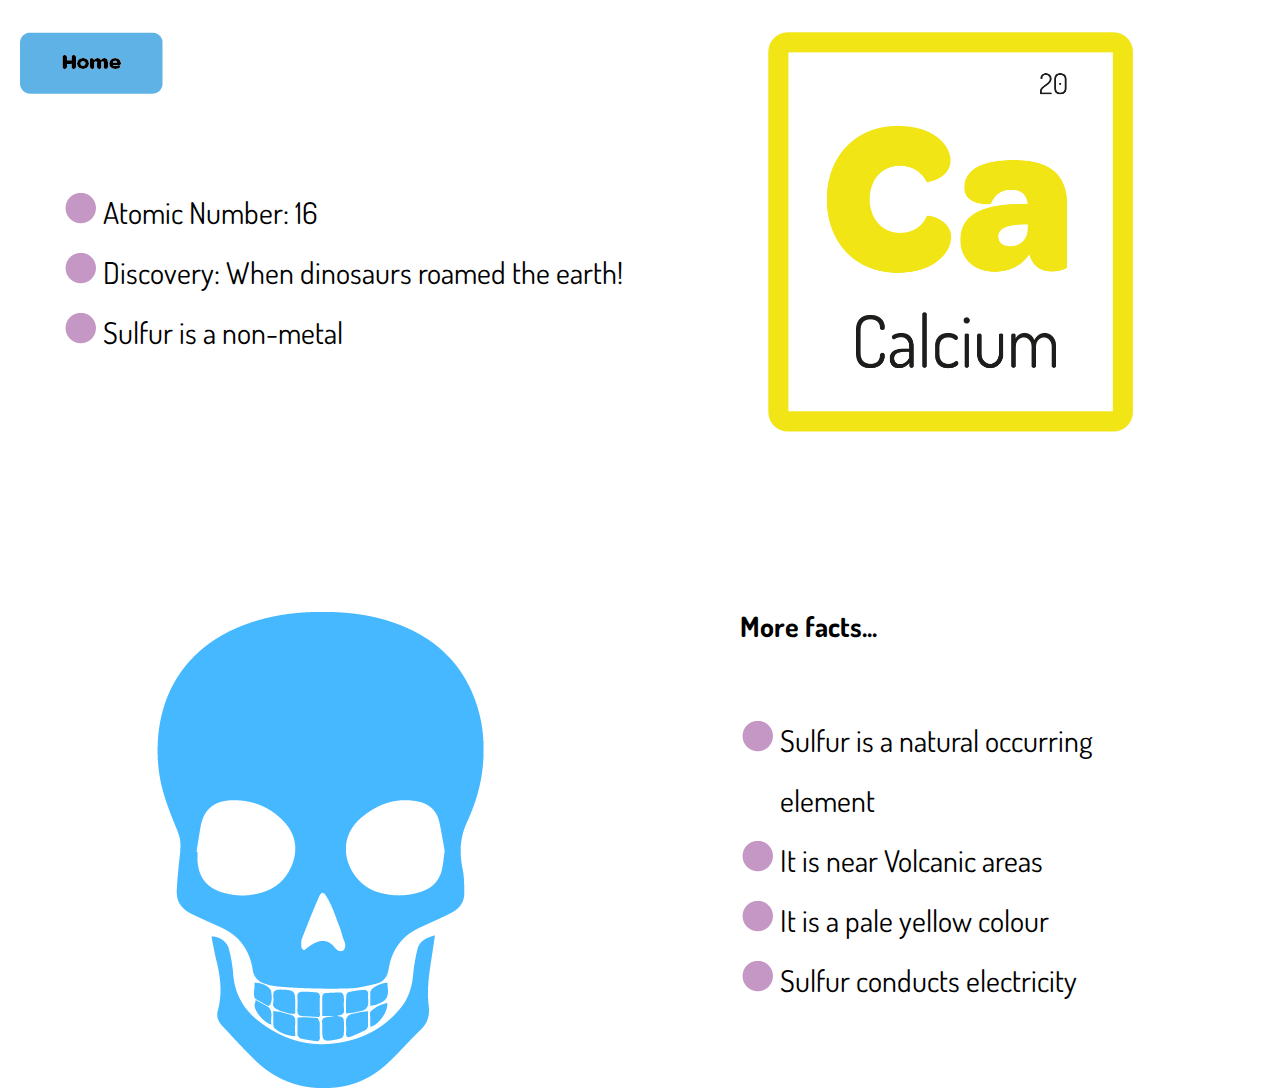
==== calcium.html @ 9f29043b "adding calcium adding to top href" ====
<!DOCTYPE html>
<html>

<head>
    <meta charset="utf-8" />
    <meta name="viewport" content="width=device-width" />
    <title>Calcium</title>
    <!---------- Link to hover CSS ------------>
    <link href="calcium_style.css" type="text/css" rel="stylesheet" />
    <!---------- Link to google fonts ------------>
    <link href="https://fonts.googleapis.com/css?family=Dosis:400,600" rel="stylesheet">
    <style>
@import url('https://fonts.googleapis.com/css?family=Raleway');
</style> 
</head>
<!---------- Start of body ------------>
    <body>
    <!-------------- Header----------------->
    <header> </header>
    <section class="welcome">  
    <!---back-button--->
         <div id="back-button"> 
         <a href="index.html"> 
        <img src="img/blue-home-button.png" /> </a> 
        </div>
            <div id="about-calcium-list">
          <ul>
              <li>
                  Atomic Number: 16
              </li>
              <li>
                  Discovery: When dinosaurs roamed the earth!
              </li>
                  <li>
              Sulfur is a non-metal
              </li>
          </ul>
        </div>
    
    <!--- sulphur--->
         <div id="calcium"> 
         <a href="calcium.html"> 
        <img src="img/calcium_card_thick.png" /> </a> </div>
        </section>
    <!--------------- about the element---------------------->
    <section class="about-calcium">
        <div id="cards"> </div>
        <div id="container" style="width:100%;">
            <div id="left" style="float:left; width:50%;"> <h2></h2> 
            <img src="img/skull.png"/>
            </div>
            <section class="more-facts">
            <div id="right" style="float:right; width:50%;"> 
     
           <h2>More facts... </h2> 
            
            <div id="about-calcium-list-2">
          <ul>
              <li>
                 Sulfur is a natural occurring element 
              </li>
              <li>
               It is near Volcanic areas
              </li>
              
                  <li>
           It is a pale yellow colour
              </li>
                  <li>
              Sulfur conducts electricity
              </li>
          </ul>
        </div>
            
            </div>
            </section>
        </div>
    </section>
    <!--------------- footer ---------------------->
    <section class="footer">
        <footer>
            <h1 id="footer">
          
        </h1> </footer>
    </section>
</body>

</html>
---- calcium_style.css ----
/*------------------ css reset -------------------------*/

* {
    margin: 0;
    font-size: 100%;
}

body {
    width: 100%;
    max-width: 100%;
    margin: auto;
    line-height: 1.5em;
    background-color: white;
    font-size: 1em;
    font-family: 'dosis', sans-serif;
    color: black;
    float: left;
}


/*------------------- typography --------------------------*/


section.welcome h2 {
    letter-spacing: 0.01em;
    max-width: 100%;
    text-align: center;
    margin: auto;
    font-size: 2em;
    padding-top: 25%;
    padding-left: 30%;
    font-family: 'dosis', sans-serif;
    font-weight: normal;
    color: white;
}

section.welcome {
    background: white;
    margin: auto;
    padding-bottom: 20vh;
    padding-top: 2em;
}

#calcium img {
        max-height: 400px;
        max-width: 400px;
        margin-left: 60vw;
    }

.about-calcium {
    width: 100%;
    line-height: 1em;
    margin: auto;
    background-color: white;
    font-size: 1.75em;
    float: left;
    max-height: 100vh;
}
.about-calcium h2 {
    
    margin-left: 100px
}

#about-calcium-list ul {
    line-height: 2em;
    margin-left: -100px;
    font-size: 30px;
    float: left;
    margin-top: 150px;
    width: 50%;
  
}
#about-calcium-list-2 li {
     list-style-image: url('img/lilac-bullet.png');
   
}

#about-calcium-list-2 ul {
    line-height: 2em;
    margin-left:100px;
    font-size: 30px;
    margin-top: 70px;
    width: 50%;
  
}
#about-calcium-list li {
     list-style-image: url('img/lilac-bullet.png');
   
}

img {
    max-width: 100%;
    display: block;
    margin: auto;
}
#back-button {
    margin-left: 20px;
    float: left;
}

/*--- paragraphs ---*/

p {
    line-height: 1.65em;
    letter-spacing: .01em;
    max-width: 100%;
    text-align: center;
    margin: auto;
    font-size: .75em;
    font-family: 'dosis', sans-serif;
    font-weight: normal;
    color: black;
}
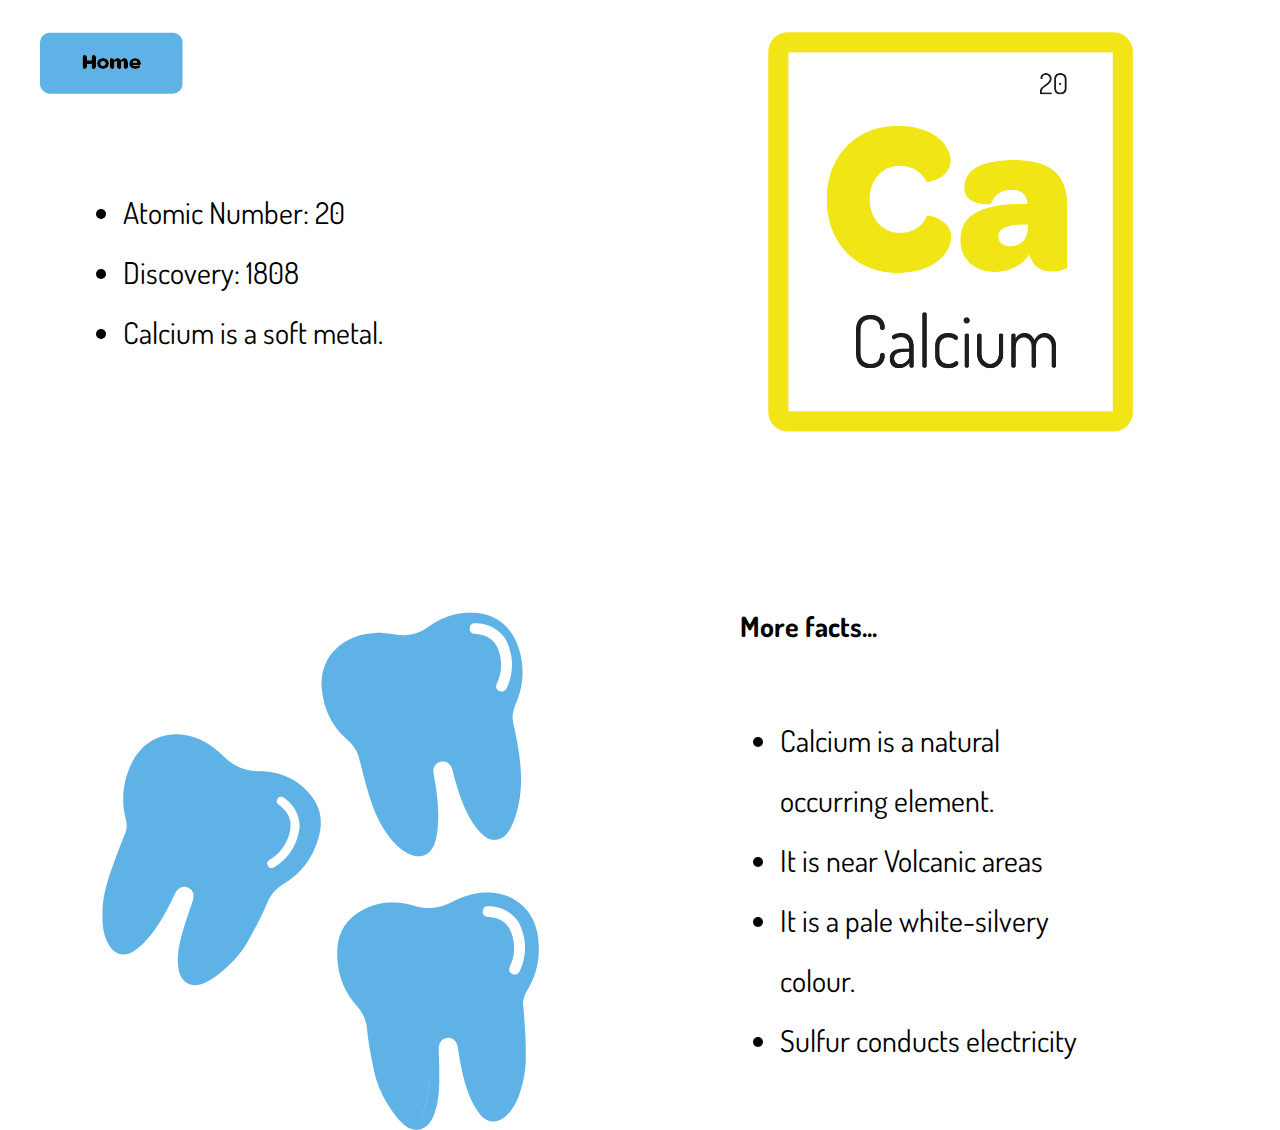
==== commit d941779a: "changing calcium illustration" ====
--- a/calcium.html
+++ b/calcium.html
@@ -26,13 +26,13 @@
             <div id="about-calcium-list">
           <ul>
               <li>
-                  Atomic Number: 16
+                  Atomic Number: 20
               </li>
               <li>
-                  Discovery: When dinosaurs roamed the earth!
+                  Discovery: 1808
               </li>
-                  <li>
-              Sulfur is a non-metal
+                 <li>
+                  Calcium is a soft metal.
               </li>
           </ul>
         </div>
@@ -47,7 +47,7 @@
         <div id="cards"> </div>
         <div id="container" style="width:100%;">
             <div id="left" style="float:left; width:50%;"> <h2></h2> 
-            <img src="img/skull.png"/>
+            <img src="img/teeth.png"/>
             </div>
             <section class="more-facts">
             <div id="right" style="float:right; width:50%;"> 
@@ -57,14 +57,13 @@
             <div id="about-calcium-list-2">
           <ul>
               <li>
-                 Sulfur is a natural occurring element 
+                 Calcium is a natural occurring element.
               </li>
               <li>
                It is near Volcanic areas
               </li>
-              
                   <li>
-           It is a pale yellow colour
+               It is a pale white-silvery colour.
               </li>
                   <li>
               Sulfur conducts electricity
--- a/calcium_style.css
+++ b/calcium_style.css
@@ -70,11 +70,12 @@
     width: 50%;
   
 }
+/*------------- bullets -----
 #about-calcium-list-2 li {
      list-style-image: url('img/lilac-bullet.png');
    
 }
-
+-*/
 #about-calcium-list-2 ul {
     line-height: 2em;
     margin-left:100px;
@@ -82,22 +83,33 @@
     margin-top: 70px;
     width: 50%;
   
+    
 }
+
+/*------------- bullets -----
 #about-calcium-list li {
      list-style-image: url('img/lilac-bullet.png');
    
 }
-
+------*/
 img {
     max-width: 100%;
     display: block;
     margin: auto;
 }
 #back-button {
-    margin-left: 20px;
+    margin-left: 40px;
     float: left;
 }
 
+
+#back-button:hover {
+    transform: scale(1.25, 1.25) ;
+    transition: .3s;
+    z-index: 1;
+    
+        
+}
 /*--- paragraphs ---*/
 
 p {
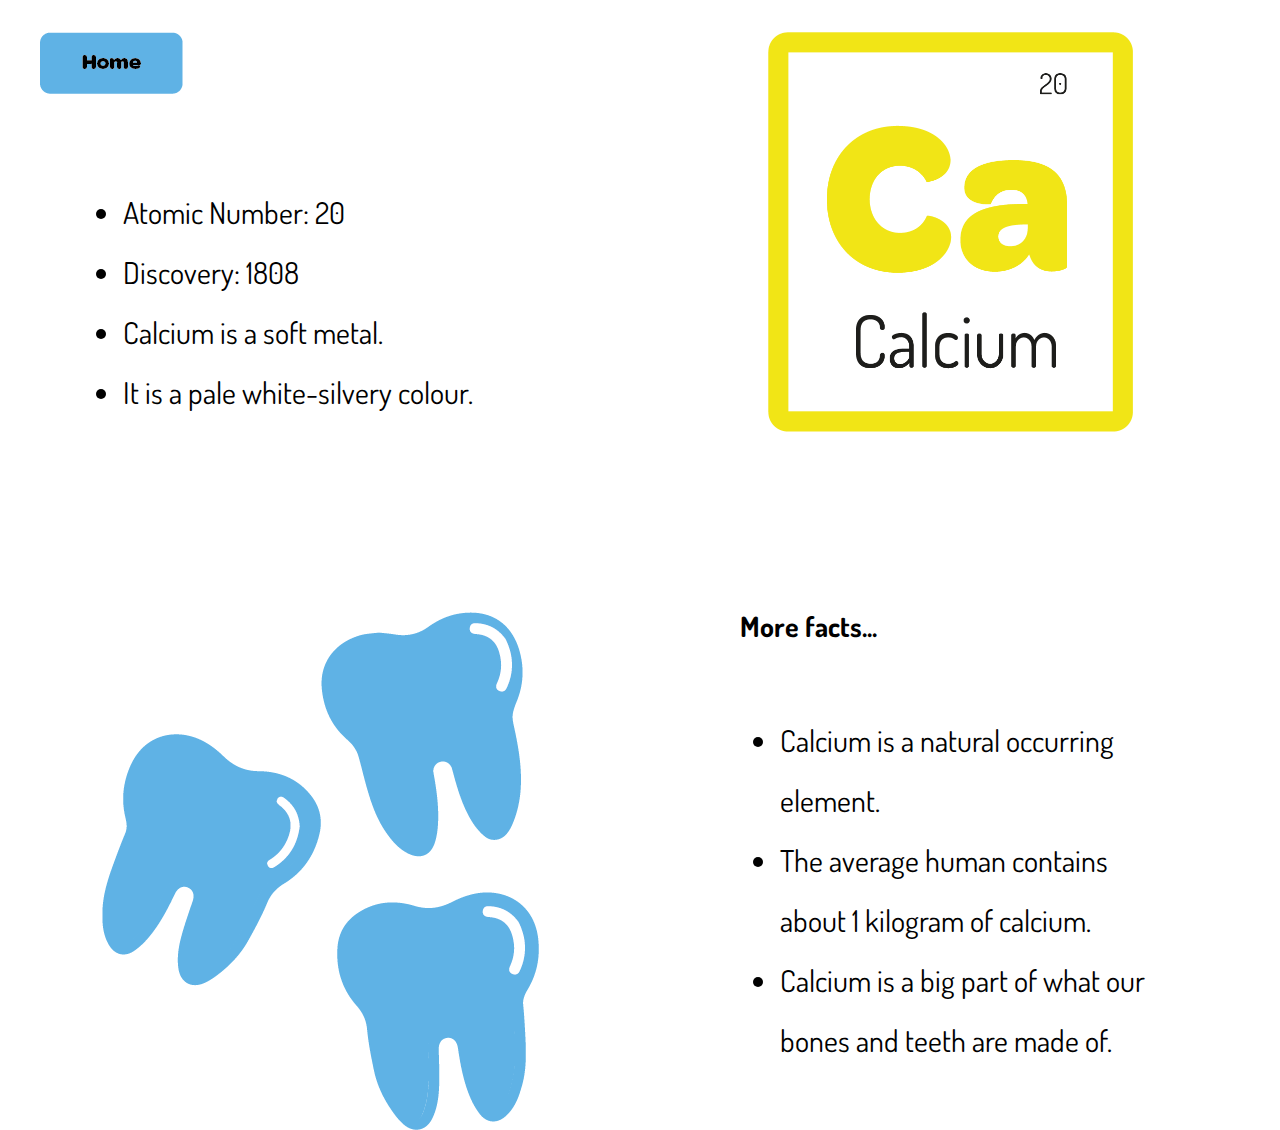
==== commit 0b7398fd: "amending width of fact list 2" ====
--- a/calcium.html
+++ b/calcium.html
@@ -34,6 +34,9 @@
                  <li>
                   Calcium is a soft metal.
               </li>
+                    <li>
+               It is a pale white-silvery colour.
+              </li>
           </ul>
         </div>
     
@@ -59,15 +62,9 @@
               <li>
                  Calcium is a natural occurring element.
               </li>
-              <li>
-               It is near Volcanic areas
+              <li>The average human contains about 1 kilogram of calcium.
               </li>
-                  <li>
-               It is a pale white-silvery colour.
-              </li>
-                  <li>
-              Sulfur conducts electricity
-              </li>
+            <li> Calcium is a big part of what our bones and teeth are made of.</li>
           </ul>
         </div>
             
--- a/calcium_style.css
+++ b/calcium_style.css
@@ -81,7 +81,7 @@
     margin-left:100px;
     font-size: 30px;
     margin-top: 70px;
-    width: 50%;
+    width: 60%;
   
     
 }
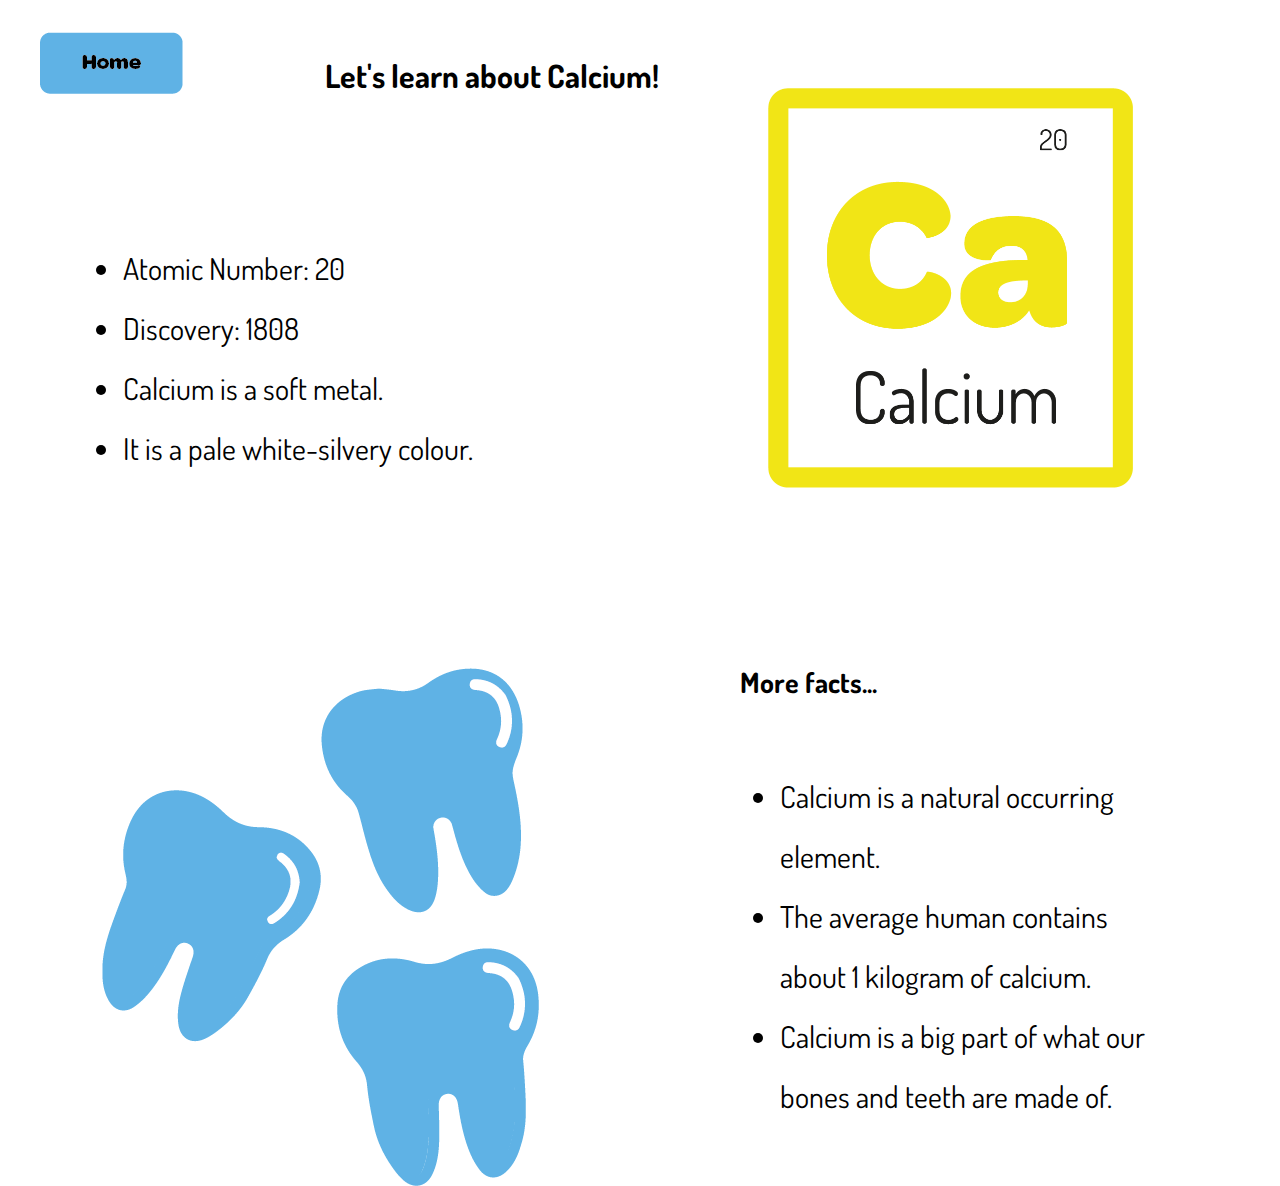
==== commit 93444de5: "adding extra titles" ====
--- a/calcium.html
+++ b/calcium.html
@@ -23,7 +23,9 @@
          <a href="index.html"> 
         <img src="img/blue-home-button.png" /> </a> 
         </div>
+           <h1> Let's learn about Calcium!</h1>
             <div id="about-calcium-list">
+            
           <ul>
               <li>
                   Atomic Number: 20
--- a/calcium_style.css
+++ b/calcium_style.css
@@ -20,7 +20,13 @@
 
 /*------------------- typography --------------------------*/
 
-
+section.welcome h1 {
+    max-width: 100%;
+    text-align: center;
+    margin-right: 15em;
+    font-size: 2em;
+    margin-top: 1em;
+}
 section.welcome h2 {
     letter-spacing: 0.01em;
     max-width: 100%;
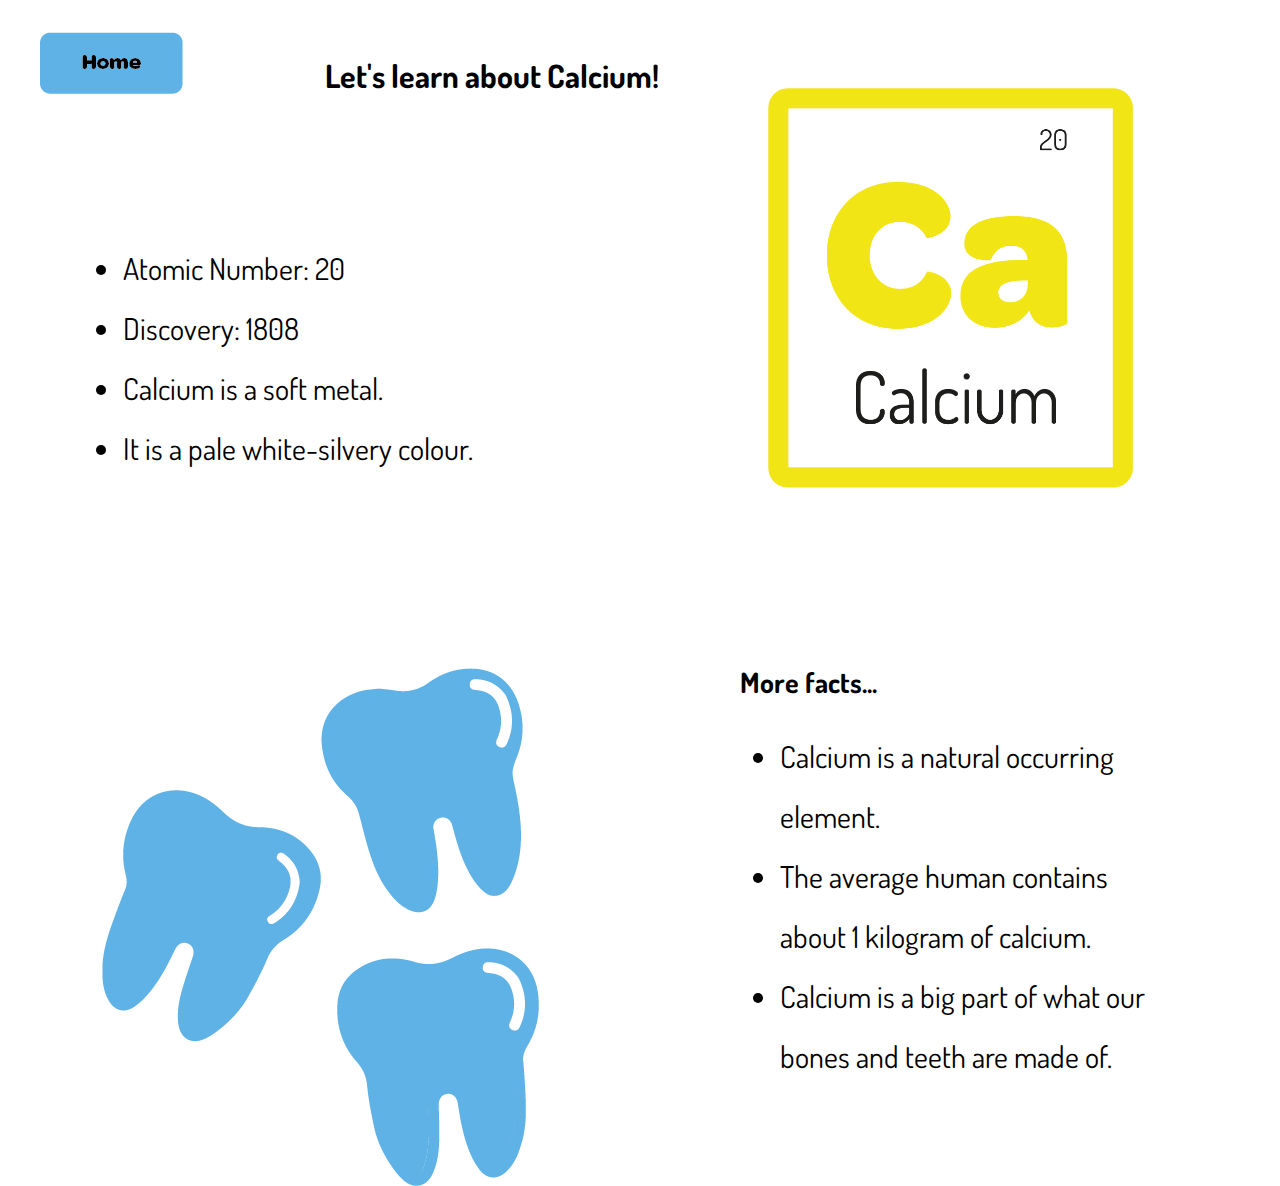
==== commit 9023d8d6: "amending margins" ====
--- a/calcium.html
+++ b/calcium.html
@@ -44,8 +44,8 @@
     
     <!--- sulphur--->
          <div id="calcium"> 
-         <a href="calcium.html"> 
-        <img src="img/calcium_card_thick.png" /> </a> </div>
+        <img src="img/calcium_card_thick.png" />
+        </div>
         </section>
     <!--------------- about the element---------------------->
     <section class="about-calcium">
--- a/calcium_style.css
+++ b/calcium_style.css
@@ -84,9 +84,9 @@
 -*/
 #about-calcium-list-2 ul {
     line-height: 2em;
-    margin-left:100px;
+    margin-left: 100px;
     font-size: 30px;
-    margin-top: 70px;
+    margin-top: 30px;
     width: 60%;
   
     
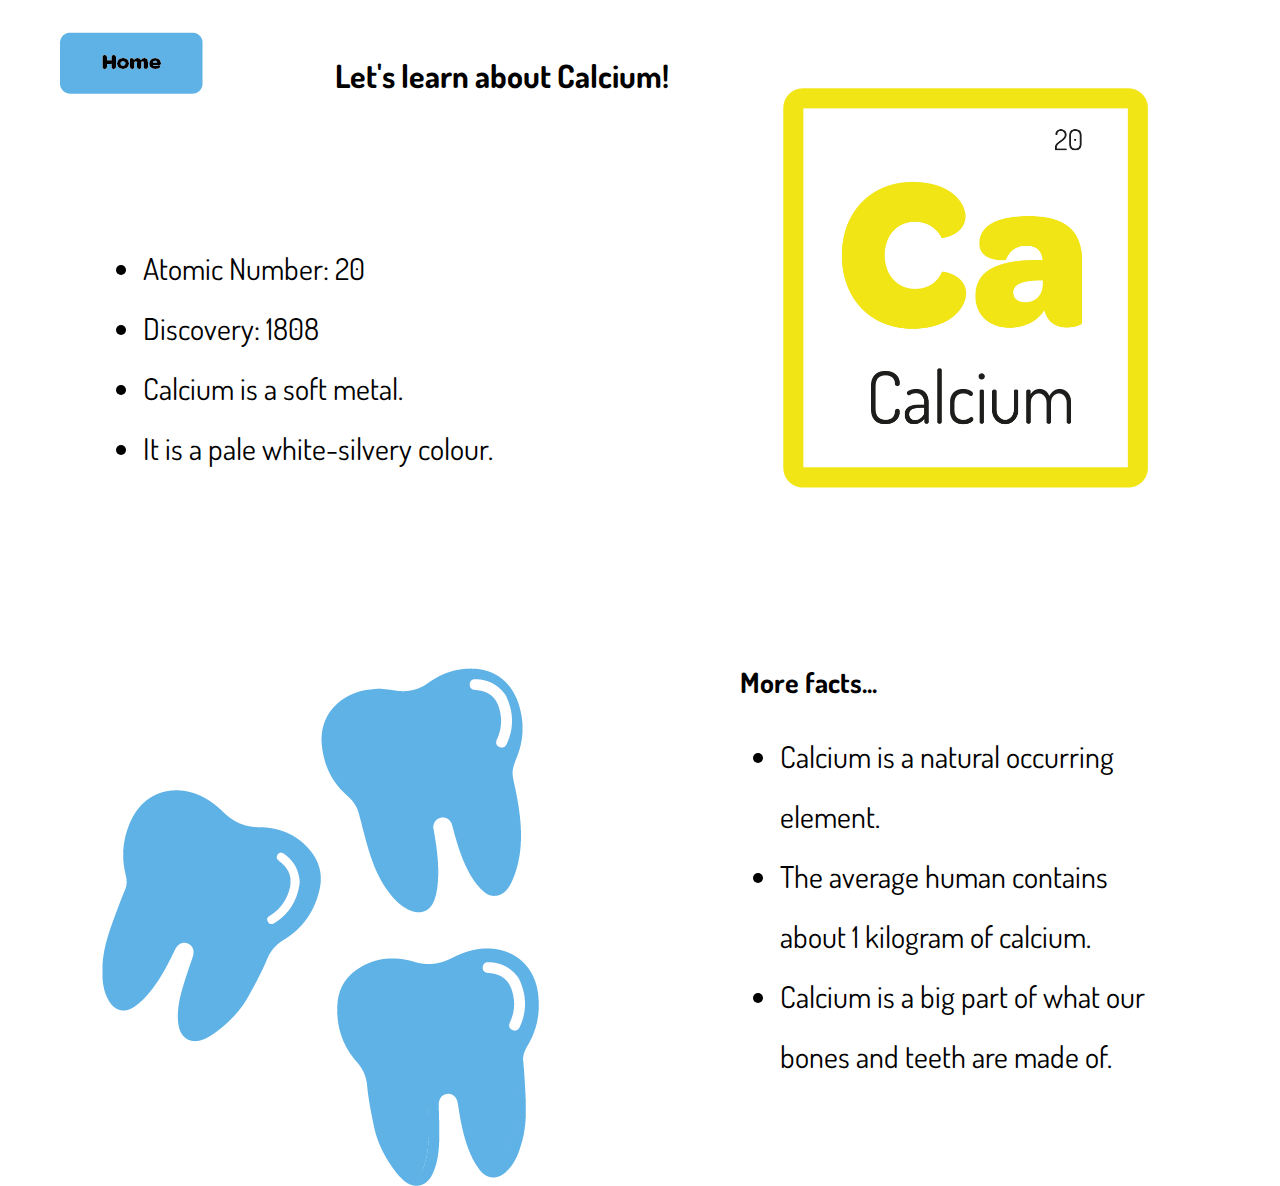
==== commit 76fc13ce: "fixing punctuation" ====
--- a/calcium.html
+++ b/calcium.html
@@ -10,77 +10,58 @@
     <!---------- Link to google fonts ------------>
     <link href="https://fonts.googleapis.com/css?family=Dosis:400,600" rel="stylesheet">
     <style>
-@import url('https://fonts.googleapis.com/css?family=Raleway');
-</style> 
+        @import url('https://fonts.googleapis.com/css?family=Raleway');
+    </style>
 </head>
 <!---------- Start of body ------------>
-    <body>
+
+<body>
     <!-------------- Header----------------->
     <header> </header>
-    <section class="welcome">  
-    <!---back-button--->
-         <div id="back-button"> 
-         <a href="index.html"> 
-        <img src="img/blue-home-button.png" /> </a> 
+    <section class="welcome">
+        <!---back-button--->
+        <div id="back-button">
+            <a href="index.html"> <img src="img/blue-home-button.png" /> </a>
         </div>
-           <h1> Let's learn about Calcium!</h1>
-            <div id="about-calcium-list">
-            
-          <ul>
-              <li>
-                  Atomic Number: 20
-              </li>
-              <li>
-                  Discovery: 1808
-              </li>
-                 <li>
-                  Calcium is a soft metal.
-              </li>
-                    <li>
-               It is a pale white-silvery colour.
-              </li>
-          </ul>
+        <h1> Let's learn about Calcium!</h1>
+        <div id="about-calcium-list">
+            <ul>
+                <li> Atomic Number: 20 </li>
+                <li> Discovery: 1808 </li>
+                <li> Calcium is a soft metal. </li>
+                <li> It is a pale white-silvery colour. </li>
+            </ul>
         </div>
-    
-    <!--- sulphur--->
-         <div id="calcium"> 
-        <img src="img/calcium_card_thick.png" />
-        </div>
-        </section>
+        <!--- sulphur--->
+        <div id="calcium"> <img src="img/calcium_card_thick.png" /> </div>
+    </section>
     <!--------------- about the element---------------------->
     <section class="about-calcium">
         <div id="cards"> </div>
         <div id="container" style="width:100%;">
-            <div id="left" style="float:left; width:50%;"> <h2></h2> 
-            <img src="img/teeth.png"/>
-            </div>
+            <div id="left" style="float:left; width:50%;">
+                <h2></h2> <img src="img/teeth.png" /> </div>
             <section class="more-facts">
-            <div id="right" style="float:right; width:50%;"> 
-     
-           <h2>More facts... </h2> 
-            
-            <div id="about-calcium-list-2">
-          <ul>
-              <li>
-                 Calcium is a natural occurring element.
-              </li>
-              <li>The average human contains about 1 kilogram of calcium.
-              </li>
-            <li> Calcium is a big part of what our bones and teeth are made of.</li>
-          </ul>
-        </div>
-            
-            </div>
+                <div id="right" style="float:right; width:50%;">
+                    <h2>More facts... </h2>
+                    <div id="about-calcium-list-2">
+                        <ul>
+                            <li> Calcium is a natural occurring element. </li>
+                            <li>The average human contains about 1 kilogram of calcium. </li>
+                            <li> Calcium is a big part of what our bones and teeth are made of.</li>
+                        </ul>
+                    </div>
+                </div>
             </section>
         </div>
     </section>
-    <!--------------- footer ---------------------->
+    <!--------------- footer ----------------
     <section class="footer">
         <footer>
             <h1 id="footer">
           
         </h1> </footer>
-    </section>
+    </section>------------>
 </body>
 
 </html>--- a/calcium_style.css
+++ b/calcium_style.css
@@ -104,7 +104,7 @@
     margin: auto;
 }
 #back-button {
-    margin-left: 40px;
+    margin-left: 60px;
     float: left;
 }
 
